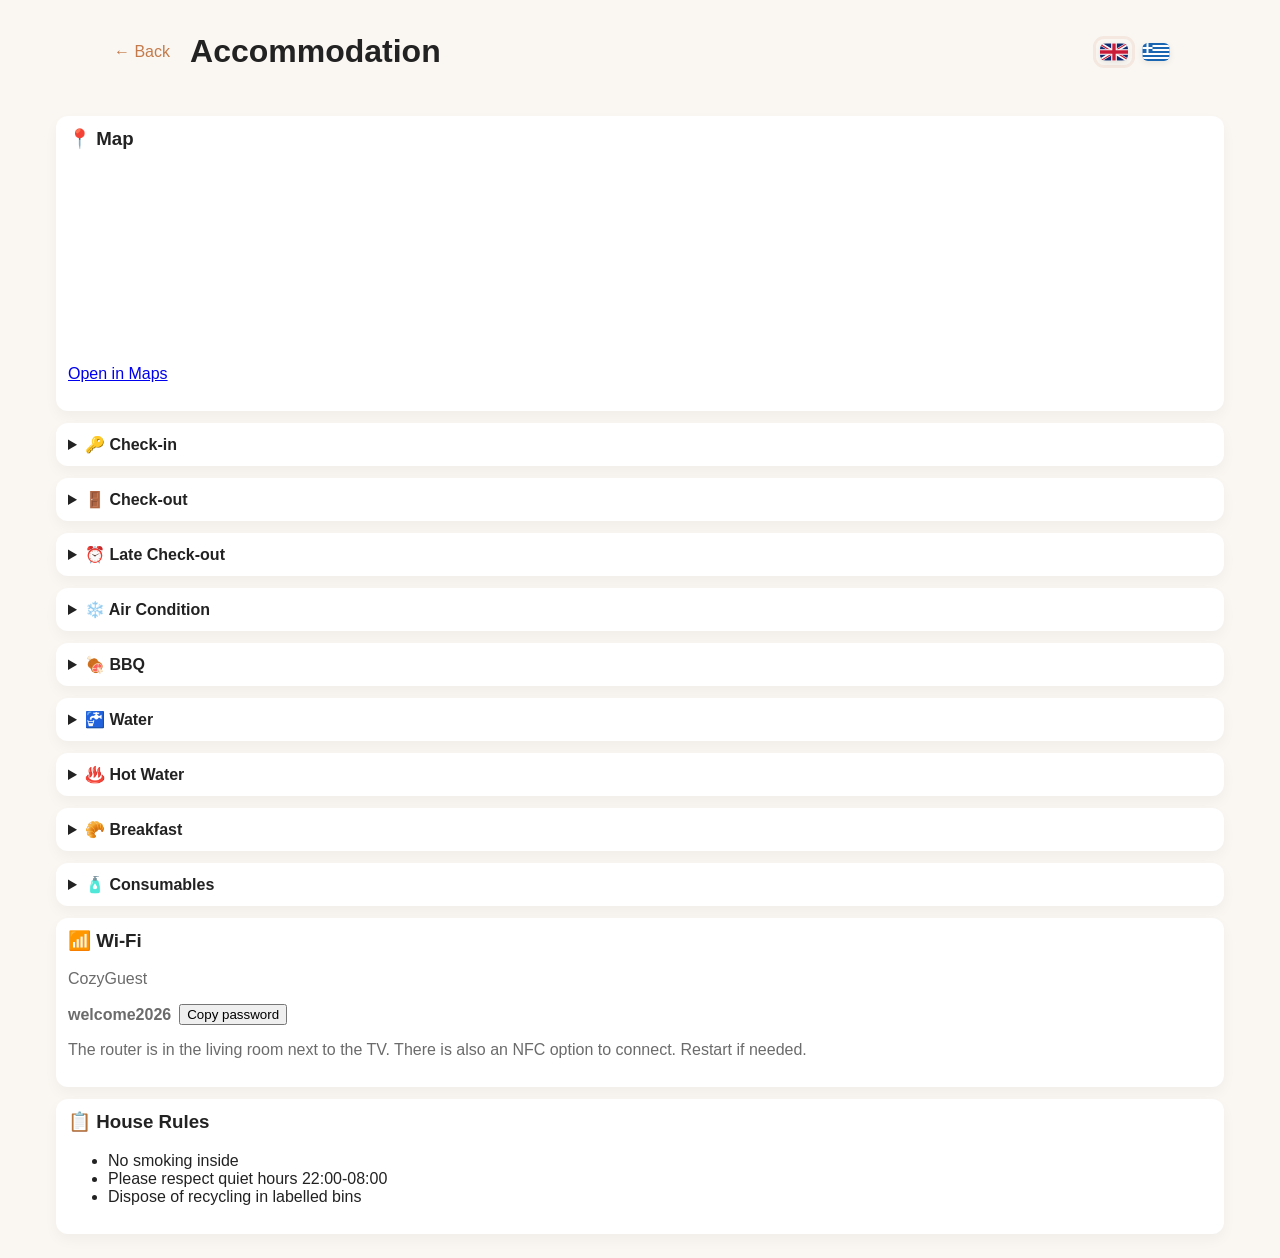
==== pages/accommodation.html @ 421f9f85 "Initial deployment of apartment guest guide website" ====
<!doctype html>
<html lang="en">
<head>
  <meta charset="utf-8" />
  <meta name="viewport" content="width=device-width,initial-scale=1" />
  <title>Check-in — Apartment Guide</title>
  <link rel="stylesheet" href="../assets/css/styles.css">
</head>
<body>
  <header class="page-header">
    <button class="back" onclick="history.back()" data-i18n="back" aria-label="Back">← Back</button>
    <h1>Accommodation</h1>
    <div class="lang-switch" role="group" aria-label="Language switch">
      <button type="button" class="lang-btn active" data-lang="en" aria-label="Switch language to English">
        <img src="../assets/images/flag-gb.svg" alt="English" class="flag-icon">
      </button>
      <button type="button" class="lang-btn" data-lang="gr" aria-label="Switch language to Greek">
        <img src="../assets/images/flag-gr.svg" alt="Greek" class="flag-icon">
      </button>
    </div>
  </header>

  <main class="page-content" data-page="accommodation">
    <!-- content injected by app.js -->
  </main>

  <script src="../assets/js/app.js"></script>
</body>
</html>
---- assets/css/styles.css ----
:root{
  --bg:#faf7f3;
  --card:#fff;
  --muted:#6b6b6b;
  --accent:#c47a4a;
  --radius:12px;
}
*{box-sizing:border-box}
body{font-family: -apple-system, BlinkMacSystemFont, 'Segoe UI', Roboto, 'Helvetica Neue', Arial; margin:0; background:var(--bg); color:#222}
.site-header{display:flex;justify-content:space-between;align-items:center;padding:12px 16px;background:transparent;gap:12px}
.header-left{display:flex;align-items:center;gap:12px}
.logo{width:44px;height:44px}
.apt-name{font-size:1rem;margin:0}
.lang-switch{margin-left:auto;display:flex;gap:6px;align-items:center}
.lang-btn{background:transparent;border:0;padding:4px;border-radius:8px;margin-left:0;line-height:1;cursor:pointer;display:inline-flex;align-items:center;justify-content:center}
.flag-icon{width:28px;height:18px;border-radius:6px;display:block;box-shadow:0 2px 6px rgba(0,0,0,0.08)}
.lang-btn.active,.lang-btn[aria-pressed="true"]{box-shadow:0 0 0 3px rgba(196,122,74,0.12)}
.lang-btn{opacity:0.95}
.lang-btn:focus{outline:3px solid rgba(196,122,74,0.18);outline-offset:2px}

.hero{display:flex;align-items:center;gap:12px;padding:12px 16px}
.hero-img{width:110px;height:80px;border-radius:12px;object-fit:cover;flex-shrink:0}
.hero-text h2{margin:0;font-size:1.15rem}
.hero-text p{margin:4px 0 0;color:var(--muted)}

.menu-grid{display:grid;grid-template-columns:repeat(2,1fr);gap:12px;padding:12px}
.card{display:block;background:var(--card);padding:12px;border-radius:var(--radius);text-decoration:none;color:inherit;box-shadow:0 6px 18px rgba(0,0,0,0.06);transition:transform .12s ease,box-shadow .12s ease}
.card:hover{transform:translateY(-4px);box-shadow:0 10px 30px rgba(0,0,0,0.09)}
.card:active{transform:translateY(-1px)}
.card-icon{font-size:40px;display:block;margin-bottom:8px}
.card h3{margin:0 0 6px;font-size:1rem}
.card p{margin:0;color:var(--muted);font-size:.9rem}

/* Page layout */
.page-header{display:flex;align-items:center;gap:12px;padding:12px 16px;background:transparent}
.back{background:transparent;border:none;color:var(--accent);font-size:1rem;padding:8px;border-radius:8px}
.page-content{padding:12px 16px}
.section{background:var(--card);padding:12px;border-radius:12px;margin-bottom:12px;box-shadow:0 6px 14px rgba(0,0,0,0.04)}
.section h3{margin-top:0}

/* WiFi page */
.wifi-card{display:block;max-width:760px;margin:0 auto}
.wifi-info{padding:8px}
.wifi-password{display:flex;gap:8px;align-items:center}
.wifi-password .muted{font-weight:600}
.wifi-qr{padding:8px;text-align:center}
.wifi-qr img{max-width:100%;height:auto;display:block;margin:0 auto;border-radius:8px;max-width:420px}

/* dataset cards images full-width inside card */
.ds-card img{width:100%;height:auto;display:block;border-radius:8px 8px 0 0}
.ds-card{background:var(--card);border-radius:12px;overflow:hidden;box-shadow:0 6px 14px rgba(0,0,0,0.04);margin-bottom:12px}
.ds-body{padding:12px}

.ds-link{display:block;text-decoration:none;color:inherit}
.ds-link .ds-card:hover{transform:translateY(-4px)}
.beach-link .beach-card{transition:transform .12s ease,box-shadow .12s ease}
.beach-link:hover .beach-card{transform:translateY(-4px);box-shadow:0 10px 30px rgba(0,0,0,0.08)}
.time-estimate{font-weight:600}

/* beaches card image overlay */
.beach-media img{width:100%;height:auto;display:block}
.beach-overlay{position:relative;margin-top:-56px;padding:12px;color:#fff}

/* emergency */
.emergency-grid{display:flex;flex-direction:column;gap:10px}
.emergency-btn{display:block;text-decoration:none;text-align:center;padding:12px;border-radius:12px;background:#fff;color:#111;border:2px solid #f1f1f1;font-size:1rem}
.emergency-btn.call{background:#fff}
.emergency-primary{background:#c92a2a;color:#fff;font-weight:700;font-size:1.15rem;padding:16px;border:none}
.emergency-row{display:flex;gap:8px;flex-wrap:wrap}
.emergency-small{flex:1}

/* Contacts panel */
.contact-panel{display:flex;flex-direction:column;gap:12px}
.contact-card{display:flex;align-items:center;gap:12px;padding:12px;background:var(--card);border-radius:12px;box-shadow:0 6px 14px rgba(0,0,0,0.04)}
.contact-icon{width:48px;height:48px;border-radius:50%;display:inline-flex;align-items:center;justify-content:center;}
.contact-icon img{width:60px;height:60px;display:block}
.contact-body{flex:1}
.contact-actions{display:flex;gap:8px}
.contact-actions{margin-left:auto;display:flex;gap:8px;align-items:center}
.contact-actions .btn{padding:10px 12px;border-radius:10px}

/* Weather section */
.weather-section{background:var(--card);margin:12px;padding:12px;border-radius:12px;box-shadow:0 8px 20px rgba(0,0,0,0.05);display:block;text-decoration:none;color:inherit}
.weather-section:hover{box-shadow:0 12px 36px rgba(0,0,0,0.08)}
.weather-section:focus{outline:3px solid rgba(196,122,74,0.12);outline-offset:4px}
.weather-top{display:flex;align-items:center;gap:12px;padding-bottom:12px;border-bottom:1px solid #f1f1f1}
.weather-location{font-weight:700}
.weather-current-icon{width:64px;height:64px;flex-shrink:0}
.weather-right{display:flex;flex-direction:column;align-items:flex-end;margin-left:auto}
.weather-current-temp{font-size:2rem;font-weight:700;line-height:1}
.weather-desc{color:var(--muted);font-size:.95rem;margin-top:4px}
.forecast-row{display:flex;gap:8px;flex-wrap:wrap;padding-top:12px;justify-content:center}
.forecast-item{flex:0 0 72px;width:72px;padding:8px;text-align:center;background:transparent;border-radius:8px}
.forecast-item .day{font-size:.85rem;color:var(--muted)}
.forecast-item .icon{width:32px;height:32px;margin:6px auto}
.forecast-item .temps{font-size:.85rem;color:var(--muted)}

/* ensure no horizontal overflow */
img,video,svg{max-width:100%;height:auto;display:block}
main,header,footer{max-width:1100px;margin:0 auto}

.restaurant{display:flex;gap:12px;align-items:center}
.restaurant img{width:72px;height:56px;border-radius:8px;object-fit:cover}
.muted{color:var(--muted)}

/* responsive */
@media(min-width:640px){
  .menu-grid{grid-template-columns:repeat(3,1fr);padding:20px}
  .hero-img{width:150px;height:100px}
}
@media(min-width:1000px){
  .menu-grid{grid-template-columns:repeat(4,1fr);max-width:1200px;margin:0 auto}
  main{max-width:1200px;margin:0 auto}
}

/* very narrow screens: stack cards vertically */
@media(max-width:420px){
  .menu-grid{grid-template-columns:1fr}
}

/* accessible focus */
.card:focus,.back:focus{outline:3px solid rgba(196,122,74,0.18);outline-offset:2px}
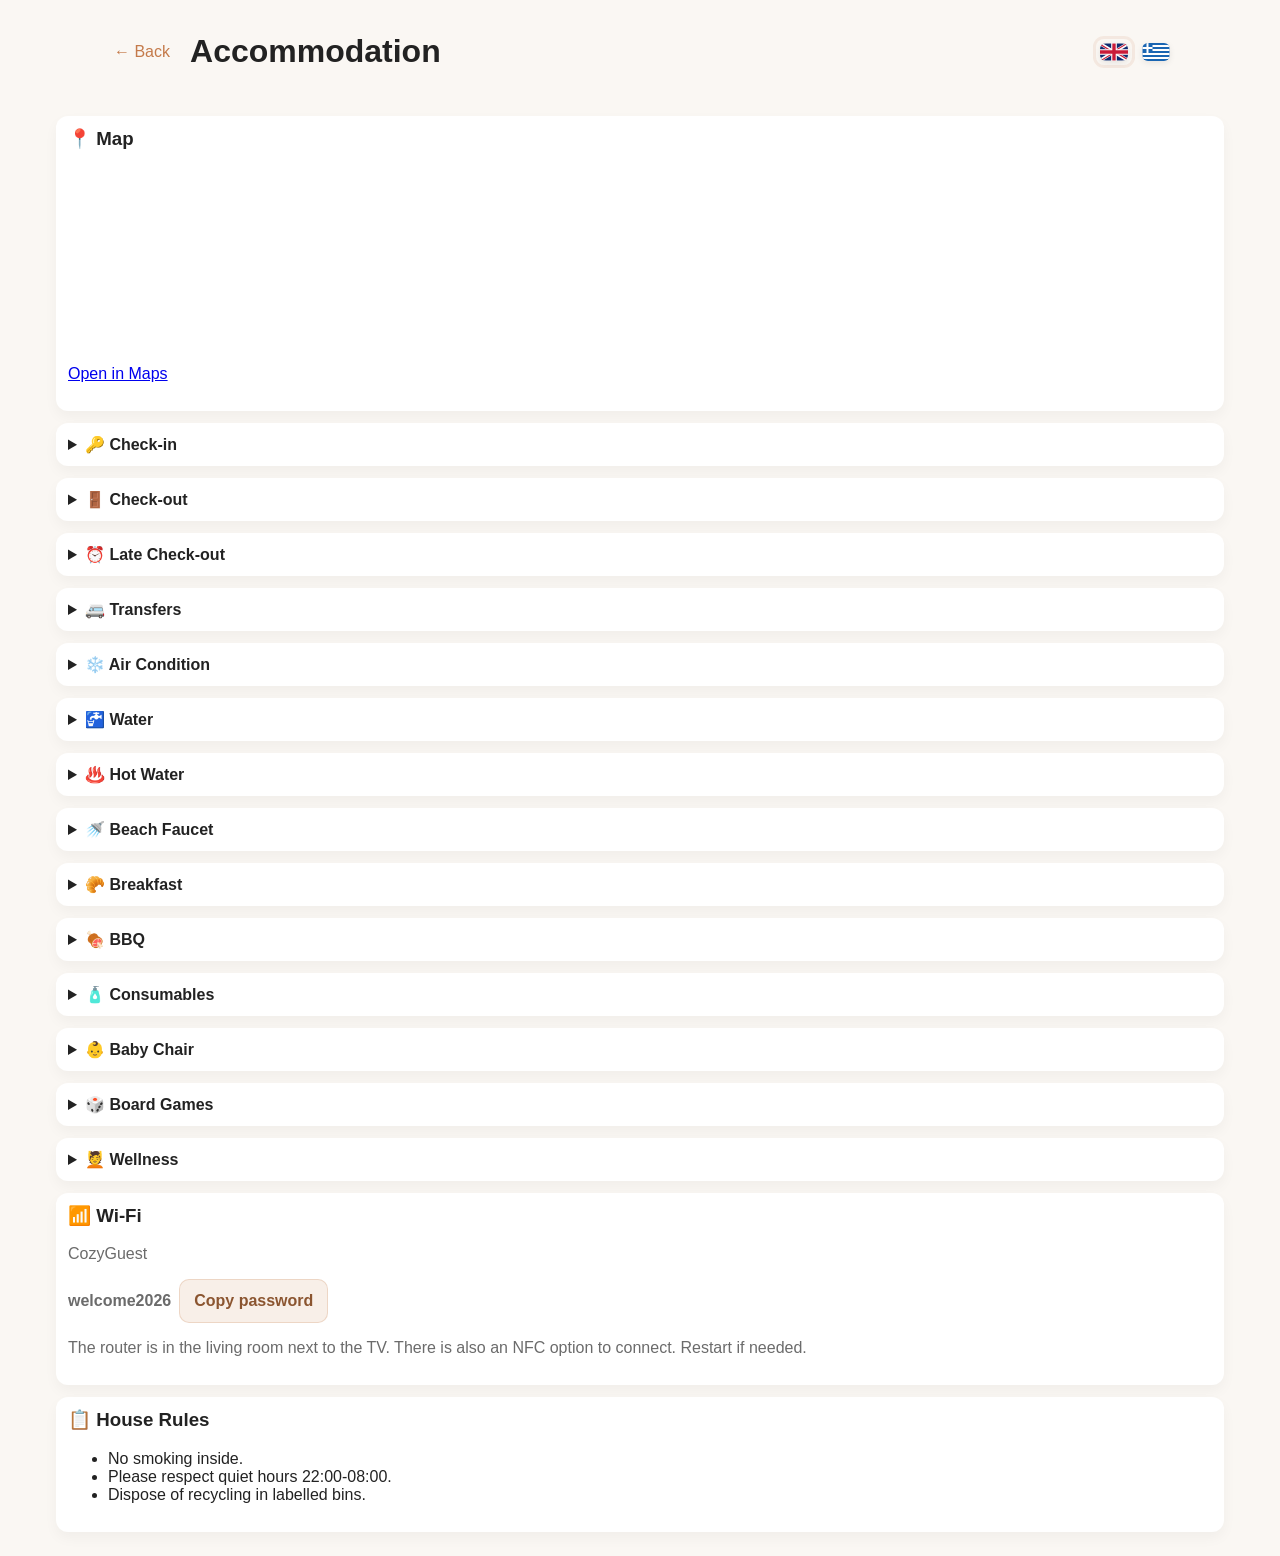
==== commit 6834cd70: "Property-specific content and beach distance data" ====
--- a/pages/accommodation.html
+++ b/pages/accommodation.html
@@ -4,6 +4,7 @@
   <meta charset="utf-8" />
   <meta name="viewport" content="width=device-width,initial-scale=1" />
   <title>Check-in — Apartment Guide</title>
+  <link rel="icon" type="image/png" href="../assets/images/favicon.png">
   <link rel="stylesheet" href="../assets/css/styles.css">
 </head>
 <body>
--- a/assets/css/styles.css
+++ b/assets/css/styles.css
@@ -9,8 +9,17 @@
 body{font-family: -apple-system, BlinkMacSystemFont, 'Segoe UI', Roboto, 'Helvetica Neue', Arial; margin:0; background:var(--bg); color:#222}
 .site-header{display:flex;justify-content:space-between;align-items:center;padding:12px 16px;background:transparent;gap:12px}
 .header-left{display:flex;align-items:center;gap:12px}
-.logo{width:44px;height:44px}
 .apt-name{font-size:1rem;margin:0}
+.property-switch{position:relative;display:flex;align-items:center;gap:8px}
+.property-btn{display:flex;align-items:center;gap:10px;background:var(--card);border:1px solid rgba(196,122,74,0.18);padding:10px 12px;border-radius:12px;cursor:pointer;box-shadow:0 6px 14px rgba(0,0,0,0.04)}
+.property-label{font-size:1rem;font-weight:600;white-space:nowrap;overflow:hidden;text-overflow:ellipsis;max-width:240px}
+.property-caret{font-size:1.5rem;color:var(--muted)}
+.property-list{position:absolute;left:0;top:calc(100% + 8px);background:var(--card);box-shadow:0 8px 20px rgba(0,0,0,0.08);border-radius:12px;list-style:none;padding:8px;margin:0;min-width:220px;z-index:80;border:1px solid rgba(196,122,74,0.12)}
+.property-list.hidden, .property-list[hidden]{display:none}
+.property-list.open{display:block}
+.property-list .property-item{padding:10px 12px;border-radius:8px;cursor:pointer}
+.property-list .property-item:hover{background:#f6f0eb}
+.property-list .property-item[aria-selected="true"]{background:#f6f0eb;font-weight:600}
 .lang-switch{margin-left:auto;display:flex;gap:6px;align-items:center}
 .lang-btn{background:transparent;border:0;padding:4px;border-radius:8px;margin-left:0;line-height:1;cursor:pointer;display:inline-flex;align-items:center;justify-content:center}
 .flag-icon{width:28px;height:18px;border-radius:6px;display:block;box-shadow:0 2px 6px rgba(0,0,0,0.08)}
@@ -32,7 +41,7 @@
 .card p{margin:0;color:var(--muted);font-size:.9rem}
 
 /* Page layout */
-.page-header{display:flex;align-items:center;gap:12px;padding:12px 16px;background:transparent}
+.page-header{display:flex;align-items:center;gap:12px;padding:12px 16px;background:transparent;flex-wrap:wrap}
 .back{background:transparent;border:none;color:var(--accent);font-size:1rem;padding:8px;border-radius:8px}
 .page-content{padding:12px 16px}
 .section{background:var(--card);padding:12px;border-radius:12px;margin-bottom:12px;box-shadow:0 6px 14px rgba(0,0,0,0.04)}
@@ -69,15 +78,43 @@
 .emergency-row{display:flex;gap:8px;flex-wrap:wrap}
 .emergency-small{flex:1}
 
+.sr-only{position:absolute;width:1px;height:1px;padding:0;margin:-1px;overflow:hidden;clip:rect(0,0,0,0);white-space:nowrap;border:0}
+
+.btn{display:inline-flex;align-items:center;justify-content:center;min-height:44px;padding:10px 14px;border-radius:10px;border:1px solid rgba(196,122,74,0.22);background:#f8efe8;color:#8b5530;text-decoration:none;font:inherit;font-weight:600;cursor:pointer;transition:transform .12s ease,box-shadow .12s ease,background .12s ease}
+.btn:hover{transform:translateY(-1px);box-shadow:0 8px 18px rgba(0,0,0,0.06);background:#f4e5d9}
+.btn:focus{outline:3px solid rgba(196,122,74,0.2);outline-offset:2px}
+.btn:disabled{opacity:.7;cursor:wait;transform:none;box-shadow:none}
+.btn-primary{background:var(--accent);border-color:var(--accent);color:#fff}
+.btn-primary:hover{background:#b86d3d}
+
 /* Contacts panel */
 .contact-panel{display:flex;flex-direction:column;gap:12px}
 .contact-card{display:flex;align-items:center;gap:12px;padding:12px;background:var(--card);border-radius:12px;box-shadow:0 6px 14px rgba(0,0,0,0.04)}
 .contact-icon{width:48px;height:48px;border-radius:50%;display:inline-flex;align-items:center;justify-content:center;}
 .contact-icon img{width:60px;height:60px;display:block}
+.contact-icon-phone{background:#857a49}
+.contact-icon-action{background:#fff1de;color:#8b5530;font-size:1.4rem;line-height:1}
 .contact-body{flex:1}
+.contact-copy{margin-top:4px;word-break:break-word}
 .contact-actions{display:flex;gap:8px}
 .contact-actions{margin-left:auto;display:flex;gap:8px;align-items:center}
-.contact-actions .btn{padding:10px 12px;border-radius:10px}
+.contact-actions .btn{padding:10px 12px;border-radius:10px;white-space:nowrap}
+
+.contact-modal{position:fixed;inset:0;display:flex;align-items:center;justify-content:center;padding:16px;background:rgba(17,21,26,0.7);z-index:200}
+.contact-modal[hidden]{display:none}
+.contact-modal-dialog{width:min(100%,520px);background:var(--card);border-radius:16px;padding:20px;box-shadow:0 24px 60px rgba(0,0,0,0.22)}
+.contact-modal-header{display:flex;align-items:flex-start;justify-content:space-between;gap:16px;margin-bottom:16px}
+.contact-modal-header h2{margin:0 0 6px}
+.contact-modal-header p{margin:0}
+.contact-modal-close{width:40px;height:40px;border:none;border-radius:999px;background:#f5eee7;color:#6f4224;font:inherit;font-size:1.5rem;line-height:1;cursor:pointer;display:inline-flex;align-items:center;justify-content:center;flex-shrink:0}
+.contact-form-fields{display:flex;flex-direction:column;gap:12px}
+.contact-form textarea{width:100%;min-height:160px;padding:14px;border:1px solid rgba(196,122,74,0.22);border-radius:12px;background:#fff;font:inherit;color:inherit;resize:vertical}
+.contact-form textarea:focus{outline:3px solid rgba(196,122,74,0.16);border-color:rgba(196,122,74,0.38)}
+.contact-form-footer{display:flex;justify-content:flex-end;margin-top:14px}
+.contact-form-status{margin:12px 0 0;min-height:1.4em}
+.contact-form-status.is-success{color:#1f7a45}
+.contact-form-status.is-error{color:#b42318}
+body.modal-open{overflow:hidden}
 
 /* Weather section */
 .weather-section{background:var(--card);margin:12px;padding:12px;border-radius:12px;box-shadow:0 8px 20px rgba(0,0,0,0.05);display:block;text-decoration:none;color:inherit}
@@ -116,6 +153,17 @@
 /* very narrow screens: stack cards vertically */
 @media(max-width:420px){
   .menu-grid{grid-template-columns:1fr}
+  .site-header,.page-header{align-items:flex-start}
+  .property-label{max-width:180px}
+}
+
+@media(max-width:640px){
+  .contact-card{align-items:flex-start;flex-wrap:wrap}
+  .contact-actions{margin-left:0;width:100%}
+  .contact-actions .btn{width:100%}
+  .contact-modal-dialog{padding:16px}
+  .contact-form-footer{justify-content:stretch}
+  .contact-form-footer .btn{width:100%}
 }
 
 /* accessible focus */
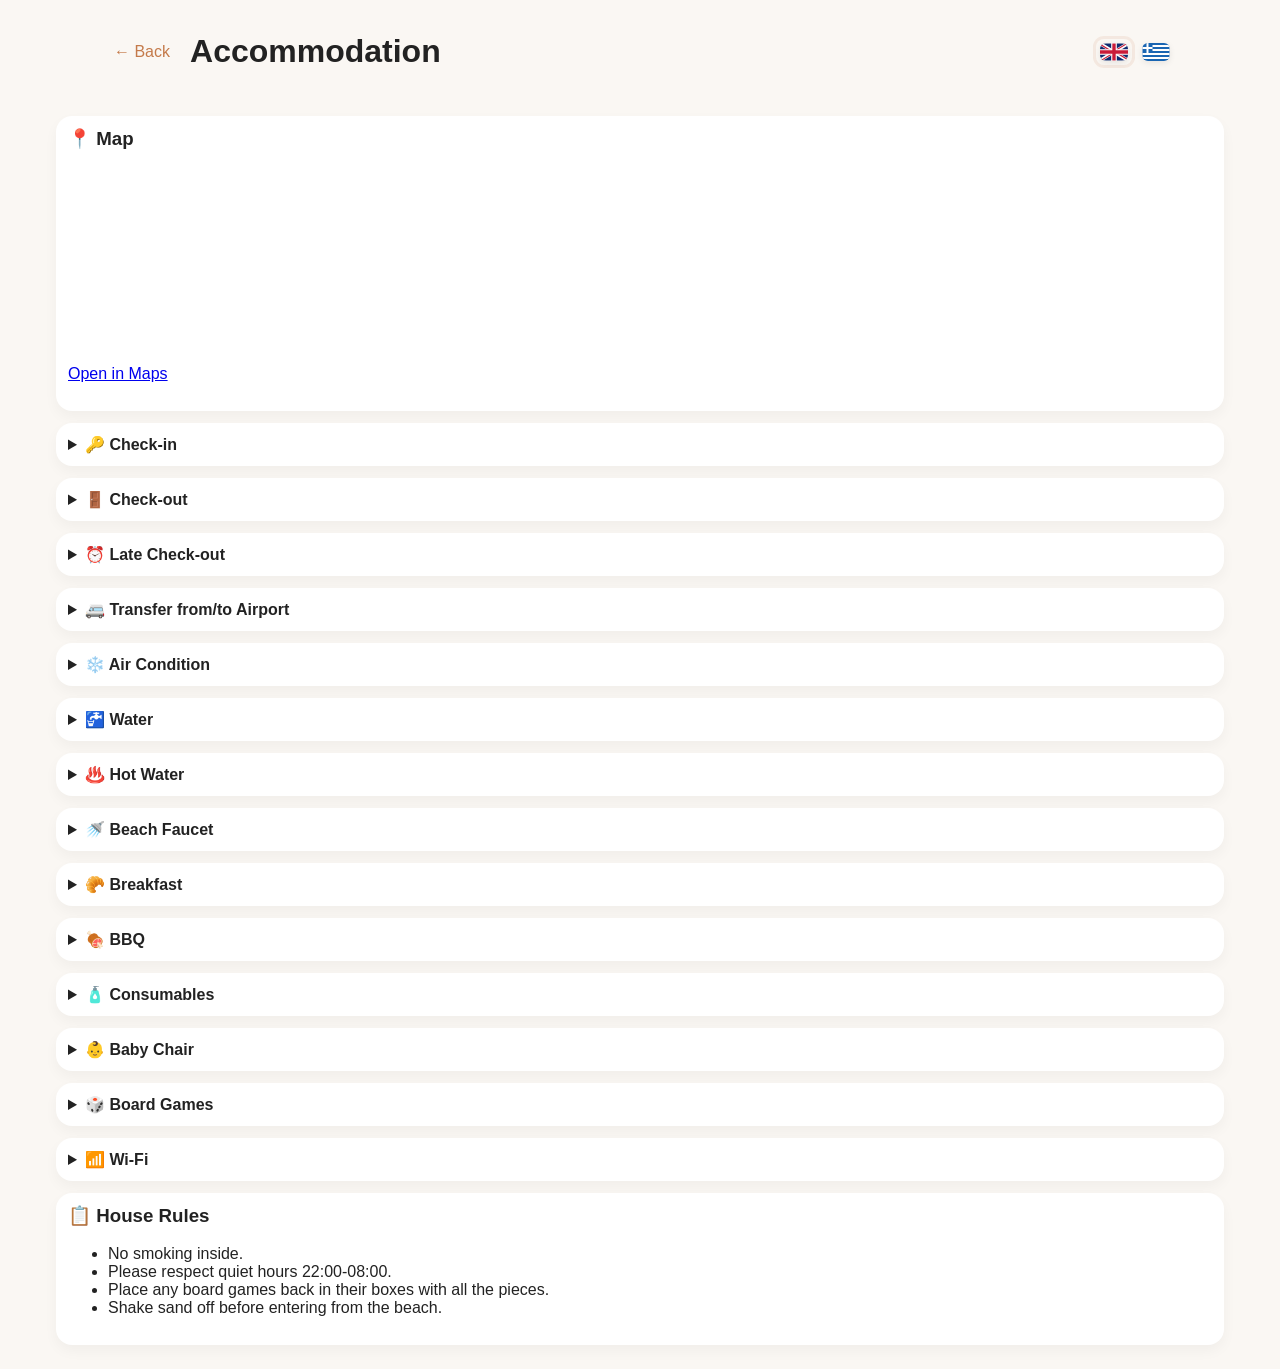
==== commit b21e3831: "Update apartment guide content and assets for v2.3" ====
--- a/pages/accommodation.html
+++ b/pages/accommodation.html
@@ -1,30 +1,30 @@
-<!doctype html>
-<html lang="en">
-<head>
-  <meta charset="utf-8" />
-  <meta name="viewport" content="width=device-width,initial-scale=1" />
-  <title>Check-in — Apartment Guide</title>
-  <link rel="icon" type="image/png" href="../assets/images/favicon.png">
-  <link rel="stylesheet" href="../assets/css/styles.css">
-</head>
-<body>
-  <header class="page-header">
-    <button class="back" onclick="history.back()" data-i18n="back" aria-label="Back">← Back</button>
-    <h1>Accommodation</h1>
-    <div class="lang-switch" role="group" aria-label="Language switch">
-      <button type="button" class="lang-btn active" data-lang="en" aria-label="Switch language to English">
-        <img src="../assets/images/flag-gb.svg" alt="English" class="flag-icon">
-      </button>
-      <button type="button" class="lang-btn" data-lang="gr" aria-label="Switch language to Greek">
-        <img src="../assets/images/flag-gr.svg" alt="Greek" class="flag-icon">
-      </button>
-    </div>
-  </header>
-
-  <main class="page-content" data-page="accommodation">
-    <!-- content injected by app.js -->
-  </main>
-
-  <script src="../assets/js/app.js"></script>
-</body>
-</html>
+<!doctype html>
+<html lang="en">
+<head>
+  <meta charset="utf-8" />
+  <meta name="viewport" content="width=device-width,initial-scale=1" />
+  <title>Check-in — Apartment Guide</title>
+  <link rel="icon" type="image/png" href="../assets/images/favicon.png">
+  <link rel="stylesheet" href="../assets/css/styles.css">
+</head>
+<body>
+  <header class="page-header">
+    <button class="back" onclick="history.back()" data-i18n="back" aria-label="Back">← Back</button>
+    <h1>Accommodation</h1>
+    <div class="lang-switch" role="group" aria-label="Language switch">
+      <button type="button" class="lang-btn active" data-lang="en" aria-label="Switch language to English">
+        <img src="../assets/images/flag-gb.svg" alt="English" class="flag-icon">
+      </button>
+      <button type="button" class="lang-btn" data-lang="gr" aria-label="Switch language to Greek">
+        <img src="../assets/images/flag-gr.svg" alt="Greek" class="flag-icon">
+      </button>
+    </div>
+  </header>
+
+  <main class="page-content" data-page="accommodation">
+    <!-- content injected by app.js -->
+  </main>
+
+  <script src="../assets/js/app.js"></script>
+</body>
+</html>
--- a/assets/css/styles.css
+++ b/assets/css/styles.css
@@ -1,170 +1,1135 @@
-:root{
-  --bg:#faf7f3;
-  --card:#fff;
-  --muted:#6b6b6b;
-  --accent:#c47a4a;
-  --radius:12px;
-}
-*{box-sizing:border-box}
-body{font-family: -apple-system, BlinkMacSystemFont, 'Segoe UI', Roboto, 'Helvetica Neue', Arial; margin:0; background:var(--bg); color:#222}
-.site-header{display:flex;justify-content:space-between;align-items:center;padding:12px 16px;background:transparent;gap:12px}
-.header-left{display:flex;align-items:center;gap:12px}
-.apt-name{font-size:1rem;margin:0}
-.property-switch{position:relative;display:flex;align-items:center;gap:8px}
-.property-btn{display:flex;align-items:center;gap:10px;background:var(--card);border:1px solid rgba(196,122,74,0.18);padding:10px 12px;border-radius:12px;cursor:pointer;box-shadow:0 6px 14px rgba(0,0,0,0.04)}
-.property-label{font-size:1rem;font-weight:600;white-space:nowrap;overflow:hidden;text-overflow:ellipsis;max-width:240px}
-.property-caret{font-size:1.5rem;color:var(--muted)}
-.property-list{position:absolute;left:0;top:calc(100% + 8px);background:var(--card);box-shadow:0 8px 20px rgba(0,0,0,0.08);border-radius:12px;list-style:none;padding:8px;margin:0;min-width:220px;z-index:80;border:1px solid rgba(196,122,74,0.12)}
-.property-list.hidden, .property-list[hidden]{display:none}
-.property-list.open{display:block}
-.property-list .property-item{padding:10px 12px;border-radius:8px;cursor:pointer}
-.property-list .property-item:hover{background:#f6f0eb}
-.property-list .property-item[aria-selected="true"]{background:#f6f0eb;font-weight:600}
-.lang-switch{margin-left:auto;display:flex;gap:6px;align-items:center}
-.lang-btn{background:transparent;border:0;padding:4px;border-radius:8px;margin-left:0;line-height:1;cursor:pointer;display:inline-flex;align-items:center;justify-content:center}
-.flag-icon{width:28px;height:18px;border-radius:6px;display:block;box-shadow:0 2px 6px rgba(0,0,0,0.08)}
-.lang-btn.active,.lang-btn[aria-pressed="true"]{box-shadow:0 0 0 3px rgba(196,122,74,0.12)}
-.lang-btn{opacity:0.95}
-.lang-btn:focus{outline:3px solid rgba(196,122,74,0.18);outline-offset:2px}
-
-.hero{display:flex;align-items:center;gap:12px;padding:12px 16px}
-.hero-img{width:110px;height:80px;border-radius:12px;object-fit:cover;flex-shrink:0}
-.hero-text h2{margin:0;font-size:1.15rem}
-.hero-text p{margin:4px 0 0;color:var(--muted)}
-
-.menu-grid{display:grid;grid-template-columns:repeat(2,1fr);gap:12px;padding:12px}
-.card{display:block;background:var(--card);padding:12px;border-radius:var(--radius);text-decoration:none;color:inherit;box-shadow:0 6px 18px rgba(0,0,0,0.06);transition:transform .12s ease,box-shadow .12s ease}
-.card:hover{transform:translateY(-4px);box-shadow:0 10px 30px rgba(0,0,0,0.09)}
-.card:active{transform:translateY(-1px)}
-.card-icon{font-size:40px;display:block;margin-bottom:8px}
-.card h3{margin:0 0 6px;font-size:1rem}
-.card p{margin:0;color:var(--muted);font-size:.9rem}
-
-/* Page layout */
-.page-header{display:flex;align-items:center;gap:12px;padding:12px 16px;background:transparent;flex-wrap:wrap}
-.back{background:transparent;border:none;color:var(--accent);font-size:1rem;padding:8px;border-radius:8px}
-.page-content{padding:12px 16px}
-.section{background:var(--card);padding:12px;border-radius:12px;margin-bottom:12px;box-shadow:0 6px 14px rgba(0,0,0,0.04)}
-.section h3{margin-top:0}
-
-/* WiFi page */
-.wifi-card{display:block;max-width:760px;margin:0 auto}
-.wifi-info{padding:8px}
-.wifi-password{display:flex;gap:8px;align-items:center}
-.wifi-password .muted{font-weight:600}
-.wifi-qr{padding:8px;text-align:center}
-.wifi-qr img{max-width:100%;height:auto;display:block;margin:0 auto;border-radius:8px;max-width:420px}
-
-/* dataset cards images full-width inside card */
-.ds-card img{width:100%;height:auto;display:block;border-radius:8px 8px 0 0}
-.ds-card{background:var(--card);border-radius:12px;overflow:hidden;box-shadow:0 6px 14px rgba(0,0,0,0.04);margin-bottom:12px}
-.ds-body{padding:12px}
-
-.ds-link{display:block;text-decoration:none;color:inherit}
-.ds-link .ds-card:hover{transform:translateY(-4px)}
-.beach-link .beach-card{transition:transform .12s ease,box-shadow .12s ease}
-.beach-link:hover .beach-card{transform:translateY(-4px);box-shadow:0 10px 30px rgba(0,0,0,0.08)}
-.time-estimate{font-weight:600}
-
-/* beaches card image overlay */
-.beach-media img{width:100%;height:auto;display:block}
-.beach-overlay{position:relative;margin-top:-56px;padding:12px;color:#fff}
-
-/* emergency */
-.emergency-grid{display:flex;flex-direction:column;gap:10px}
-.emergency-btn{display:block;text-decoration:none;text-align:center;padding:12px;border-radius:12px;background:#fff;color:#111;border:2px solid #f1f1f1;font-size:1rem}
-.emergency-btn.call{background:#fff}
-.emergency-primary{background:#c92a2a;color:#fff;font-weight:700;font-size:1.15rem;padding:16px;border:none}
-.emergency-row{display:flex;gap:8px;flex-wrap:wrap}
-.emergency-small{flex:1}
-
-.sr-only{position:absolute;width:1px;height:1px;padding:0;margin:-1px;overflow:hidden;clip:rect(0,0,0,0);white-space:nowrap;border:0}
-
-.btn{display:inline-flex;align-items:center;justify-content:center;min-height:44px;padding:10px 14px;border-radius:10px;border:1px solid rgba(196,122,74,0.22);background:#f8efe8;color:#8b5530;text-decoration:none;font:inherit;font-weight:600;cursor:pointer;transition:transform .12s ease,box-shadow .12s ease,background .12s ease}
-.btn:hover{transform:translateY(-1px);box-shadow:0 8px 18px rgba(0,0,0,0.06);background:#f4e5d9}
-.btn:focus{outline:3px solid rgba(196,122,74,0.2);outline-offset:2px}
-.btn:disabled{opacity:.7;cursor:wait;transform:none;box-shadow:none}
-.btn-primary{background:var(--accent);border-color:var(--accent);color:#fff}
-.btn-primary:hover{background:#b86d3d}
-
-/* Contacts panel */
-.contact-panel{display:flex;flex-direction:column;gap:12px}
-.contact-card{display:flex;align-items:center;gap:12px;padding:12px;background:var(--card);border-radius:12px;box-shadow:0 6px 14px rgba(0,0,0,0.04)}
-.contact-icon{width:48px;height:48px;border-radius:50%;display:inline-flex;align-items:center;justify-content:center;}
-.contact-icon img{width:60px;height:60px;display:block}
-.contact-icon-phone{background:#857a49}
-.contact-icon-action{background:#fff1de;color:#8b5530;font-size:1.4rem;line-height:1}
-.contact-body{flex:1}
-.contact-copy{margin-top:4px;word-break:break-word}
-.contact-actions{display:flex;gap:8px}
-.contact-actions{margin-left:auto;display:flex;gap:8px;align-items:center}
-.contact-actions .btn{padding:10px 12px;border-radius:10px;white-space:nowrap}
-
-.contact-modal{position:fixed;inset:0;display:flex;align-items:center;justify-content:center;padding:16px;background:rgba(17,21,26,0.7);z-index:200}
-.contact-modal[hidden]{display:none}
-.contact-modal-dialog{width:min(100%,520px);background:var(--card);border-radius:16px;padding:20px;box-shadow:0 24px 60px rgba(0,0,0,0.22)}
-.contact-modal-header{display:flex;align-items:flex-start;justify-content:space-between;gap:16px;margin-bottom:16px}
-.contact-modal-header h2{margin:0 0 6px}
-.contact-modal-header p{margin:0}
-.contact-modal-close{width:40px;height:40px;border:none;border-radius:999px;background:#f5eee7;color:#6f4224;font:inherit;font-size:1.5rem;line-height:1;cursor:pointer;display:inline-flex;align-items:center;justify-content:center;flex-shrink:0}
-.contact-form-fields{display:flex;flex-direction:column;gap:12px}
-.contact-form textarea{width:100%;min-height:160px;padding:14px;border:1px solid rgba(196,122,74,0.22);border-radius:12px;background:#fff;font:inherit;color:inherit;resize:vertical}
-.contact-form textarea:focus{outline:3px solid rgba(196,122,74,0.16);border-color:rgba(196,122,74,0.38)}
-.contact-form-footer{display:flex;justify-content:flex-end;margin-top:14px}
-.contact-form-status{margin:12px 0 0;min-height:1.4em}
-.contact-form-status.is-success{color:#1f7a45}
-.contact-form-status.is-error{color:#b42318}
-body.modal-open{overflow:hidden}
-
-/* Weather section */
-.weather-section{background:var(--card);margin:12px;padding:12px;border-radius:12px;box-shadow:0 8px 20px rgba(0,0,0,0.05);display:block;text-decoration:none;color:inherit}
-.weather-section:hover{box-shadow:0 12px 36px rgba(0,0,0,0.08)}
-.weather-section:focus{outline:3px solid rgba(196,122,74,0.12);outline-offset:4px}
-.weather-top{display:flex;align-items:center;gap:12px;padding-bottom:12px;border-bottom:1px solid #f1f1f1}
-.weather-location{font-weight:700}
-.weather-current-icon{width:64px;height:64px;flex-shrink:0}
-.weather-right{display:flex;flex-direction:column;align-items:flex-end;margin-left:auto}
-.weather-current-temp{font-size:2rem;font-weight:700;line-height:1}
-.weather-desc{color:var(--muted);font-size:.95rem;margin-top:4px}
-.forecast-row{display:flex;gap:8px;flex-wrap:wrap;padding-top:12px;justify-content:center}
-.forecast-item{flex:0 0 72px;width:72px;padding:8px;text-align:center;background:transparent;border-radius:8px}
-.forecast-item .day{font-size:.85rem;color:var(--muted)}
-.forecast-item .icon{width:32px;height:32px;margin:6px auto}
-.forecast-item .temps{font-size:.85rem;color:var(--muted)}
-
-/* ensure no horizontal overflow */
-img,video,svg{max-width:100%;height:auto;display:block}
-main,header,footer{max-width:1100px;margin:0 auto}
-
-.restaurant{display:flex;gap:12px;align-items:center}
-.restaurant img{width:72px;height:56px;border-radius:8px;object-fit:cover}
-.muted{color:var(--muted)}
-
-/* responsive */
-@media(min-width:640px){
-  .menu-grid{grid-template-columns:repeat(3,1fr);padding:20px}
-  .hero-img{width:150px;height:100px}
-}
-@media(min-width:1000px){
-  .menu-grid{grid-template-columns:repeat(4,1fr);max-width:1200px;margin:0 auto}
-  main{max-width:1200px;margin:0 auto}
-}
-
-/* very narrow screens: stack cards vertically */
-@media(max-width:420px){
-  .menu-grid{grid-template-columns:1fr}
-  .site-header,.page-header{align-items:flex-start}
-  .property-label{max-width:180px}
-}
-
-@media(max-width:640px){
-  .contact-card{align-items:flex-start;flex-wrap:wrap}
-  .contact-actions{margin-left:0;width:100%}
-  .contact-actions .btn{width:100%}
-  .contact-modal-dialog{padding:16px}
-  .contact-form-footer{justify-content:stretch}
-  .contact-form-footer .btn{width:100%}
-}
-
-/* accessible focus */
-.card:focus,.back:focus{outline:3px solid rgba(196,122,74,0.18);outline-offset:2px}
+:root {
+  --bg: #faf7f3;
+  --card: #fff;
+  --muted: #6b6b6b;
+  --accent: #c47a4a;
+  --radius: 12px;
+}
+* {
+  box-sizing: border-box;
+}
+body {
+  font-family:
+    -apple-system, BlinkMacSystemFont, "Segoe UI", Roboto, "Helvetica Neue",
+    Arial;
+  margin: 0;
+  background: var(--bg);
+  color: #222;
+}
+.site-header {
+  display: flex;
+  justify-content: space-between;
+  align-items: center;
+  padding: 12px 16px;
+  background: transparent;
+  gap: 12px;
+}
+.header-left {
+  display: flex;
+  align-items: center;
+  gap: 12px;
+}
+.apt-name {
+  font-size: 1rem;
+  margin: 0;
+}
+.property-switch {
+  position: relative;
+  display: flex;
+  align-items: center;
+  gap: 8px;
+}
+.property-btn {
+  display: flex;
+  align-items: center;
+  gap: 10px;
+  background: var(--card);
+  border: 1px solid rgba(196, 122, 74, 0.18);
+  padding: 10px 12px;
+  border-radius: 12px;
+  cursor: pointer;
+  box-shadow: 0 6px 14px rgba(0, 0, 0, 0.04);
+}
+.property-label {
+  font-size: 1rem;
+  font-weight: 600;
+  white-space: nowrap;
+  overflow: hidden;
+  text-overflow: ellipsis;
+  max-width: 240px;
+}
+.property-caret {
+  font-size: 1.5rem;
+  color: var(--muted);
+}
+.property-list {
+  position: absolute;
+  left: 0;
+  top: calc(100% + 8px);
+  background: var(--card);
+  box-shadow: 0 8px 20px rgba(0, 0, 0, 0.08);
+  border-radius: 12px;
+  list-style: none;
+  padding: 8px;
+  margin: 0;
+  min-width: 220px;
+  z-index: 80;
+  border: 1px solid rgba(196, 122, 74, 0.12);
+}
+.property-list.hidden,
+.property-list[hidden] {
+  display: none;
+}
+.property-list.open {
+  display: block;
+}
+.property-list .property-item {
+  padding: 10px 12px;
+  border-radius: 8px;
+  cursor: pointer;
+}
+.property-list .property-item:hover {
+  background: #f6f0eb;
+}
+.property-list .property-item[aria-selected="true"] {
+  background: #f6f0eb;
+  font-weight: 600;
+}
+.lang-switch {
+  margin-left: auto;
+  display: flex;
+  gap: 6px;
+  align-items: center;
+}
+.lang-btn {
+  background: transparent;
+  border: 0;
+  padding: 4px;
+  border-radius: 8px;
+  margin-left: 0;
+  line-height: 1;
+  cursor: pointer;
+  display: inline-flex;
+  align-items: center;
+  justify-content: center;
+}
+.flag-icon {
+  width: 28px;
+  height: 18px;
+  border-radius: 6px;
+  display: block;
+  box-shadow: 0 2px 6px rgba(0, 0, 0, 0.08);
+}
+.lang-btn.active,
+.lang-btn[aria-pressed="true"] {
+  box-shadow: 0 0 0 3px rgba(196, 122, 74, 0.12);
+}
+.lang-btn {
+  opacity: 0.95;
+}
+.lang-btn:focus {
+  outline: 3px solid rgba(196, 122, 74, 0.18);
+  outline-offset: 2px;
+}
+
+.hero {
+  display: flex;
+  align-items: center;
+  gap: 12px;
+  padding: 12px 16px;
+}
+.hero-img {
+  width: 110px;
+  height: 80px;
+  border-radius: 12px;
+  object-fit: cover;
+  flex-shrink: 0;
+}
+.hero-text h2 {
+  margin: 0;
+  font-size: 1.15rem;
+}
+.hero-text p {
+  margin: 4px 0 0;
+  color: var(--muted);
+}
+
+.menu-grid {
+  display: grid;
+  grid-template-columns: repeat(2, 1fr);
+  gap: 12px;
+  padding: 12px;
+}
+.card {
+  display: block;
+  background: var(--card);
+  padding: 12px;
+  border-radius: 16px;
+  text-decoration: none;
+  color: inherit;
+  box-shadow: 0 6px 18px rgba(0, 0, 0, 0.06);
+  transition:
+    transform 0.12s ease,
+    box-shadow 0.12s ease;
+}
+.card:hover {
+  transform: translateY(-4px);
+  box-shadow: 0 10px 30px rgba(0, 0, 0, 0.09);
+}
+.card:active {
+  transform: translateY(-1px);
+}
+.card-icon {
+  font-size: 40px;
+  display: block;
+  margin-bottom: 8px;
+}
+.card h3 {
+  margin: 0 0 6px;
+  font-size: 1rem;
+}
+.card p {
+  margin: 0;
+  color: var(--muted);
+  font-size: 0.9rem;
+}
+
+/* Page layout */
+.page-header {
+  display: flex;
+  align-items: center;
+  gap: 12px;
+  padding: 12px 16px;
+  background: transparent;
+  flex-wrap: wrap;
+}
+.back {
+  background: transparent;
+  border: none;
+  color: var(--accent);
+  font-size: 1rem;
+  padding: 8px;
+  border-radius: 8px;
+}
+.page-content {
+  padding: 12px 16px;
+}
+.section {
+  background: var(--card);
+  padding: 12px;
+  border-radius: 16px;
+  margin-bottom: 12px;
+  box-shadow: 0 6px 14px rgba(0, 0, 0, 0.04);
+}
+.section h3 {
+  margin-top: 0;
+}
+
+/* Shop buttons */
+.shop-buttons {
+  display: flex;
+  flex-wrap: wrap;
+  gap: 8px;
+  margin-top: 8px;
+}
+.shop-btn {
+  display: inline-flex;
+  align-items: center;
+  gap: 4px;
+  padding: 8px 12px;
+  border-radius: 8px;
+  border: 1px solid rgba(196, 122, 74, 0.22);
+  background: #f8efe8;
+  color: #8b5530;
+  text-decoration: none;
+  font-size: 0.85rem;
+  font-weight: 500;
+  white-space: nowrap;
+  transition:
+    background 0.2s ease,
+    border-color 0.2s ease;
+}
+.shop-btn:hover {
+  background: #f4e5d9;
+  border-color: rgba(196, 122, 74, 0.38);
+}
+.shop-btn:focus {
+  outline: 3px solid rgba(196, 122, 74, 0.2);
+  outline-offset: 2px;
+}
+
+.wifi-card {
+  border-radius: 10px;
+}
+
+.wifi-password {
+  display: flex;
+  gap: 8px;
+  align-items: center;
+}
+.wifi-password .muted {
+  font-weight: 600;
+}
+.wifi-qr {
+  padding: 8px;
+  text-align: center;
+  flex: 0 0 auto;
+  display: flex;
+  align-items: center;
+  justify-content: center;
+}
+.wifi-qr img,
+.wifi-qr .wifi-qr-image {
+  width: 100%;
+  max-width: 180px;
+  height: auto;
+  display: block;
+  margin: 0 auto;
+  border-radius: 8px;
+}
+
+@media (max-width: 600px) {
+  .wifi-card {
+    flex-direction: column;
+    align-items: stretch;
+  }
+  .wifi-qr {
+    margin-top: 8px;
+  }
+}
+
+/* dataset cards images full-width inside card */
+.ds-card img {
+  width: 100%;
+  height: auto;
+  display: block;
+  border-radius: 8px 8px 0 0;
+}
+.ds-card {
+  background: var(--card);
+  border-radius: 16px;
+  overflow: hidden;
+  box-shadow: 0 6px 14px rgba(0, 0, 0, 0.04);
+  margin-bottom: 12px;
+}
+.ds-body {
+  padding: 12px;
+}
+.beach-body p {
+  margin: 15px 0;
+}
+
+.beach-body p:first-child {
+  margin-top: -10px;
+}
+
+.ds-link {
+  display: block;
+  text-decoration: none;
+  color: inherit;
+}
+.ds-link .ds-card:hover {
+  transform: translateY(-4px);
+}
+.beach-link .beach-card {
+  transition:
+    transform 0.12s ease,
+    box-shadow 0.12s ease;
+}
+.beach-link:hover .beach-card {
+  transform: translateY(-4px);
+  box-shadow: 0 10px 30px rgba(0, 0, 0, 0.08);
+}
+.time-estimate {
+  font-weight: 600;
+}
+
+/* beaches card image overlay */
+.beach-media {
+  position: relative;
+}
+
+/* Beaches page */
+.beaches-controls {
+  display: flex;
+  gap: 12px;
+  padding: 12px 16px;
+  flex-wrap: wrap;
+  align-items: center;
+  justify-content: center;
+}
+.beaches-controls input[type="search"] {
+  width: 780px;
+  padding: 12px 16px;
+  border: 1px solid rgba(196, 122, 74, 0.22);
+  border-radius: 12px;
+  background: #fff;
+  font: inherit;
+  color: inherit;
+  outline: none;
+  transition: border-color 0.2s ease;
+}
+.beaches-controls input[type="search"]:focus {
+  border-color: var(--accent);
+  box-shadow: 0 0 0 3px rgba(196, 122, 74, 0.12);
+}
+.filter-btn {
+  background: #f8efe8;
+  border: 1px solid rgba(196, 122, 74, 0.22);
+  color: #8b5530;
+  padding: 10px 14px;
+  border-radius: 10px;
+  font: inherit;
+  font-weight: 600;
+  cursor: pointer;
+  transition:
+    background 0.2s ease,
+    border-color 0.2s ease;
+}
+.filter-btn:hover {
+  background: #f4e5d9;
+}
+.filter-btn.active {
+  background: var(--accent);
+  border-color: var(--accent);
+  color: #fff;
+}
+.beaches-grid {
+  display: grid;
+  grid-template-columns: repeat(auto-fill, minmax(280px, 1fr));
+  gap: 12px;
+  padding: 12px 16px;
+}
+.beach-card {
+  background: var(--card);
+  border-radius: 16px;
+  overflow: hidden;
+  box-shadow: 0 6px 14px rgba(0, 0, 0, 0.04);
+  transition:
+    transform 0.12s ease,
+    box-shadow 0.12s ease;
+  height: 320px;
+  display: flex;
+  flex-direction: column;
+}
+.beach-card:hover {
+  transform: translateY(-4px);
+  box-shadow: 0 10px 30px rgba(0, 0, 0, 0.08);
+}
+.beach-media {
+  height: 200px;
+  overflow: hidden;
+}
+.beach-media img {
+  width: 100%;
+  height: 100%;
+  display: block;
+  object-fit: cover;
+}
+.beach-overlay {
+  position: absolute;
+  bottom: 0;
+  left: 0;
+  right: 0;
+  padding: 8px;
+  color: #fff;
+}
+.beach-overlay h3 {
+  margin: 0;
+  font-size: 1.8rem;
+  -webkit-text-stroke: 1px rgba(0, 0, 0, 0.4);
+  text-shadow: 1px 1px 2px rgba(0, 0, 0, 0.4);
+}
+.beach-body {
+  flex: 1;
+  padding: 12px;
+  display: flex;
+  flex-direction: column;
+  justify-content: space-between;
+}
+.beach-body p {
+  margin: 0;
+  color: var(--muted);
+  font-size: 0.9rem;
+}
+.beach-body p:first-child {
+  margin-bottom: 8px;
+}
+.beach-body .time-estimate {
+  margin-top: auto;
+  font-weight: 600;
+}
+
+/* responsive beaches controls */
+@media (max-width: 640px) {
+  .beaches-controls {
+    flex-direction: column;
+    gap: 8px;
+  }
+  .beaches-controls input[type="search"] {
+    width: 100%;
+    max-width: 400px;
+    margin: 0 auto;
+  }
+}
+
+/* Restaurants page */
+.ds-list {
+  display: grid;
+  grid-template-columns: repeat(auto-fill, minmax(280px, 1fr));
+  gap: 12px;
+  padding: 12px 16px;
+}
+.restaurant-link .restaurant-card {
+  transition:
+    transform 0.12s ease,
+    box-shadow 0.12s ease;
+}
+.restaurant-link:hover .restaurant-card {
+  transform: translateY(-4px);
+  box-shadow: 0 10px 30px rgba(0, 0, 0, 0.08);
+}
+.restaurant-card {
+  background: var(--card);
+  border-radius: 16px;
+  overflow: hidden;
+  box-shadow: 0 6px 14px rgba(0, 0, 0, 0.04);
+  transition:
+    transform 0.12s ease,
+    box-shadow 0.12s ease;
+  height: 320px;
+  display: flex;
+  flex-direction: column;
+}
+.restaurant-media {
+  height: 200px;
+  overflow: hidden;
+  position: relative;
+}
+.restaurant-media img {
+  width: 100%;
+  height: 100%;
+  display: block;
+  object-fit: cover;
+}
+.restaurant-overlay {
+  position: absolute;
+  bottom: 0;
+  left: 0;
+  padding: 8px;
+  color: #fff;
+}
+.restaurant-overlay h3 {
+  margin: 0;
+  font-size: 1.8rem;
+  -webkit-text-stroke: 1px rgba(0, 0, 0, 0.4);
+  text-shadow: 1px 1px 2px rgba(0, 0, 0, 0.4);
+}
+.restaurant-body {
+  flex: 1;
+  padding: 12px;
+  display: flex;
+  flex-direction: column;
+}
+.restaurant-body p {
+  margin: 0;
+  color: var(--muted);
+  font-size: 0.9rem;
+}
+.restaurant-body p:first-child {
+  margin-bottom: 8px;
+}
+.restaurant-body .time-estimate {
+  margin-top: auto;
+  font-weight: 600;
+}
+
+/* Attractions page */
+.attraction-link .attraction-card {
+  transition:
+    transform 0.12s ease,
+    box-shadow 0.12s ease;
+}
+.attraction-link:hover .attraction-card {
+  transform: translateY(-4px);
+  box-shadow: 0 10px 30px rgba(0, 0, 0, 0.08);
+}
+.attraction-card {
+  background: var(--card);
+  border-radius: 16px;
+  overflow: hidden;
+  box-shadow: 0 6px 14px rgba(0, 0, 0, 0.04);
+  transition:
+    transform 0.12s ease,
+    box-shadow 0.12s ease;
+  height: 320px;
+  display: flex;
+  flex-direction: column;
+}
+.attraction-media {
+  height: 200px;
+  overflow: hidden;
+  position: relative;
+}
+.attraction-media img {
+  width: 100%;
+  height: 100%;
+  display: block;
+  object-fit: cover;
+}
+.attraction-overlay {
+  position: absolute;
+  bottom: 0;
+  left: 0;
+  padding: 8px;
+  color: #fff;
+}
+.attraction-overlay h3 {
+  margin: 0;
+  font-size: 1.8rem;
+  -webkit-text-stroke: 1px rgba(0, 0, 0, 0.4);
+  text-shadow: 1px 1px 2px rgba(0, 0, 0, 0.4);
+}
+.attraction-body {
+  flex: 1;
+  padding: 12px;
+  display: flex;
+  flex-direction: column;
+}
+.attraction-body p {
+  margin: 0;
+  color: var(--muted);
+  font-size: 0.9rem;
+}
+.attraction-body p:first-child {
+  margin-bottom: 8px;
+}
+.attraction-body .time-estimate {
+  margin-top: auto;
+  font-weight: 600;
+}
+
+/* emergency */
+.emergency-grid {
+  display: flex;
+  flex-direction: column;
+  gap: 10px;
+}
+.emergency-btn {
+  display: block;
+  text-decoration: none;
+  text-align: center;
+  padding: 12px;
+  border-radius: 12px;
+  background: #fff;
+  color: #111;
+  border: 2px solid #f1f1f1;
+  font-size: 1rem;
+}
+.emergency-btn.call {
+  background: #fff;
+}
+.emergency-primary {
+  background: #c92a2a;
+  color: #fff;
+  font-weight: 700;
+  font-size: 1.15rem;
+  padding: 16px;
+  border: none;
+}
+.emergency-row {
+  display: flex;
+  gap: 8px;
+  flex-wrap: wrap;
+}
+.emergency-small {
+  flex: 1;
+}
+
+.sr-only {
+  position: absolute;
+  width: 1px;
+  height: 1px;
+  padding: 0;
+  margin: -1px;
+  overflow: hidden;
+  clip: rect(0, 0, 0, 0);
+  white-space: nowrap;
+  border: 0;
+}
+
+.btn {
+  display: inline-flex;
+  align-items: center;
+  justify-content: center;
+  min-height: 44px;
+  padding: 10px 14px;
+  border-radius: 10px;
+  border: 1px solid rgba(196, 122, 74, 0.22);
+  background: #f8efe8;
+  color: #8b5530;
+  text-decoration: none;
+  font: inherit;
+  font-weight: 600;
+  cursor: pointer;
+  transition:
+    transform 0.12s ease,
+    box-shadow 0.12s ease,
+    background 0.12s ease;
+}
+.btn:hover {
+  transform: translateY(-1px);
+  box-shadow: 0 8px 18px rgba(0, 0, 0, 0.06);
+  background: #f4e5d9;
+}
+.btn:focus {
+  outline: 3px solid rgba(196, 122, 74, 0.2);
+  outline-offset: 2px;
+}
+.btn:disabled {
+  opacity: 0.7;
+  cursor: wait;
+  transform: none;
+  box-shadow: none;
+}
+.btn-primary {
+  background: var(--accent);
+  border-color: var(--accent);
+  color: #fff;
+}
+.btn-primary:hover {
+  background: #b86d3d;
+}
+
+/* Contacts panel */
+.contact-panel {
+  display: flex;
+  flex-direction: column;
+  gap: 12px;
+}
+.contact-card {
+  display: flex;
+  align-items: center;
+  gap: 12px;
+  padding: 12px;
+  background: var(--card);
+  border-radius: 16px;
+  box-shadow: 0 6px 14px rgba(0, 0, 0, 0.04);
+  transition:
+    transform 0.12s ease,
+    box-shadow 0.12s ease,
+    background 0.12s ease;
+}
+.contact-card:hover {
+  transform: translateY(-2px);
+  box-shadow: 0 10px 28px rgba(0, 0, 0, 0.08);
+  cursor: pointer;
+}
+.contact-card:hover .btn {
+  background: var(--accent);
+  color: #fff;
+  border-color: var(--accent);
+}
+.contact-card:focus-visible {
+  outline: 3px solid rgba(196, 122, 74, 0.18);
+  outline-offset: 4px;
+}
+.contact-icon {
+  width: 48px;
+  height: 48px;
+  border-radius: 16px;
+  display: inline-flex;
+  align-items: center;
+  justify-content: center;
+  flex-shrink: 0;
+  font-size: 1.3rem;
+  color: currentColor;
+  background: rgba(0, 0, 0, 0.04);
+}
+.contact-icon i {
+  font-size: 1.8rem;
+}
+.contact-icon-phone {
+  background: #857a49;
+  color: #fff;
+}
+.contact-icon-whatsapp {
+  background: #e6f7eb;
+  color: #25d366;
+}
+.contact-icon-messenger {
+  background: #e8f1ff;
+  color: #0084ff;
+}
+.contact-icon-viber {
+  background: #f5e7ff;
+  color: #665cac;
+}
+.contact-icon-action {
+  background: #fff1de;
+  color: #8b5530;
+  font-size: 1.4rem;
+  line-height: 1;
+}
+.contact-body {
+  flex: 1;
+}
+.contact-copy {
+  margin-top: 4px;
+  word-break: break-word;
+}
+.contact-actions {
+  display: flex;
+  gap: 8px;
+}
+.contact-actions {
+  margin-left: auto;
+  display: flex;
+  gap: 8px;
+  align-items: center;
+}
+.contact-actions .btn {
+  padding: 10px 12px;
+  border-radius: 10px;
+  white-space: nowrap;
+}
+
+.contact-modal {
+  position: fixed;
+  inset: 0;
+  display: flex;
+  align-items: center;
+  justify-content: center;
+  padding: 16px;
+  background: rgba(17, 21, 26, 0.7);
+  z-index: 200;
+}
+.contact-modal[hidden] {
+  display: none;
+}
+.contact-modal-dialog {
+  width: min(100%, 520px);
+  background: var(--card);
+  border-radius: 16px;
+  padding: 20px;
+  box-shadow: 0 24px 60px rgba(0, 0, 0, 0.22);
+}
+.contact-modal-header {
+  display: flex;
+  align-items: flex-start;
+  justify-content: space-between;
+  gap: 16px;
+  margin-bottom: 16px;
+}
+.contact-modal-header h2 {
+  margin: 0 0 6px;
+}
+.contact-modal-header p {
+  margin: 0;
+}
+.contact-modal-close {
+  width: 40px;
+  height: 40px;
+  border: none;
+  border-radius: 999px;
+  background: #f5eee7;
+  color: #6f4224;
+  font: inherit;
+  font-size: 1.5rem;
+  line-height: 1;
+  cursor: pointer;
+  display: inline-flex;
+  align-items: center;
+  justify-content: center;
+  flex-shrink: 0;
+}
+.contact-form-fields {
+  display: flex;
+  flex-direction: column;
+  gap: 12px;
+}
+.contact-form textarea {
+  width: 100%;
+  min-height: 160px;
+  padding: 14px;
+  border: 1px solid rgba(196, 122, 74, 0.22);
+  border-radius: 12px;
+  background: #fff;
+  font: inherit;
+  color: inherit;
+  resize: vertical;
+}
+.contact-form textarea:focus {
+  outline: 3px solid rgba(196, 122, 74, 0.16);
+  border-color: rgba(196, 122, 74, 0.38);
+}
+.contact-form-footer {
+  display: flex;
+  justify-content: flex-end;
+  margin-top: 14px;
+}
+.contact-form-status {
+  margin: 12px 0 0;
+  min-height: 1.4em;
+}
+.contact-form-status.is-success {
+  color: #1f7a45;
+}
+.contact-form-status.is-error {
+  color: #b42318;
+}
+body.modal-open {
+  overflow: hidden;
+}
+
+/* Weather section */
+.weather-section {
+  background: var(--card);
+  margin: 12px;
+  padding: 12px;
+  border-radius: 16px;
+  box-shadow: 0 8px 20px rgba(0, 0, 0, 0.05);
+  display: block;
+  text-decoration: none;
+  color: inherit;
+}
+.weather-section:hover {
+  box-shadow: 0 12px 36px rgba(0, 0, 0, 0.08);
+}
+.weather-section:focus {
+  outline: 3px solid rgba(196, 122, 74, 0.12);
+  outline-offset: 4px;
+}
+.weather-top {
+  display: flex;
+  align-items: center;
+  gap: 12px;
+  padding-bottom: 12px;
+  border-bottom: 1px solid #f1f1f1;
+}
+.weather-location {
+  font-size: 2.5rem;
+  font-weight: 700;
+}
+.weather-current-icon {
+  width: 70px;
+}
+.weather-right {
+  display: flex;
+  align-items: flex-end;
+  margin-left: auto;
+}
+.weather-current-temp {
+  font-size: 2rem;
+  font-weight: 700;
+  line-height: 1;
+}
+.weather-desc {
+  color: var(--muted);
+  font-size: 0.95rem;
+  margin-top: 4px;
+}
+.weather-current-main {
+  display: flex;
+  flex-direction: column;
+}
+.forecast-row {
+  display: flex;
+  gap: 8px;
+  flex-wrap: wrap;
+  padding-top: 12px;
+  justify-content: center;
+}
+.forecast-item {
+  flex: 0 0 72px;
+  width: 72px;
+  padding: 8px;
+  text-align: center;
+  background: transparent;
+  border-radius: 8px;
+}
+.forecast-item .day {
+  font-size: 1rem;
+  color: var(--muted);
+  font-weight: bold;
+  color: grey;
+}
+.forecast-item .icon {
+  width: 32px;
+  height: 32px;
+  margin: 6px auto;
+}
+.forecast-item .temps {
+  font-size: 0.85rem;
+  color: var(--muted);
+  font-weight: bold;
+  color: rgb(51, 51, 51);
+}
+
+/* ensure no horizontal overflow */
+img,
+video,
+svg {
+  max-width: 100%;
+  height: auto;
+  display: block;
+}
+main,
+header,
+footer {
+  max-width: 1100px;
+  margin: 0 auto;
+}
+
+.restaurant {
+  display: flex;
+  gap: 12px;
+  align-items: center;
+}
+.restaurant img {
+  width: 72px;
+  height: 56px;
+  border-radius: 8px;
+  object-fit: cover;
+}
+.muted {
+  color: var(--muted);
+}
+
+/* responsive */
+@media (min-width: 640px) {
+  .menu-grid {
+    grid-template-columns: repeat(3, 1fr);
+    padding: 20px;
+  }
+  .hero-img {
+    width: 150px;
+    height: 100px;
+  }
+}
+@media (min-width: 1000px) {
+  .menu-grid {
+    grid-template-columns: repeat(4, 1fr);
+    max-width: 1200px;
+    margin: 0 auto;
+  }
+  main {
+    max-width: 1200px;
+    margin: 0 auto;
+  }
+}
+
+/* very narrow screens: stack cards vertically */
+@media (max-width: 420px) {
+  .menu-grid {
+    grid-template-columns: 1fr;
+  }
+  .site-header,
+  .page-header {
+    align-items: flex-start;
+  }
+  .property-label {
+    max-width: 180px;
+  }
+}
+
+@media (max-width: 640px) {
+  .contact-card {
+    align-items: flex-start;
+    flex-wrap: wrap;
+  }
+  .contact-actions {
+    margin-left: 0;
+    width: 100%;
+  }
+  .contact-actions .btn {
+    width: 100%;
+  }
+  .contact-modal-dialog {
+    padding: 16px;
+  }
+  .contact-form-footer {
+    justify-content: stretch;
+  }
+  .contact-form-footer .btn {
+    width: 100%;
+  }
+}
+
+/* Phrases section */
+.phrases-category {
+  margin-bottom: 20px;
+}
+.phrases-category h3 {
+  margin-top: 0;
+  margin-bottom: 8px;
+  font-size: 1.2rem;
+}
+.phrases-subtitle {
+  margin: 0 0 12px;
+  font-size: 0.9rem;
+  color: var(--muted);
+}
+.phrases-list {
+  display: flex;
+  flex-direction: column;
+  gap: 10px;
+}
+.phrase-card {
+  background: #fff;
+  border: 1px solid rgba(196, 122, 74, 0.12);
+  border-radius: 12px;
+  padding: 14px;
+  display: grid;
+  grid-template-columns: 1fr 1fr 1fr;
+  gap: 12px;
+  align-items: center;
+  cursor: pointer;
+  transition: all 0.2s ease;
+  user-select: none;
+}
+.phrase-card:hover,
+.phrase-card:focus {
+  box-shadow: 0 6px 16px rgba(0, 0, 0, 0.06);
+  border-color: rgba(196, 122, 74, 0.22);
+  background: #faf7f3;
+  outline: none;
+}
+.phrase-greek {
+  font-size: 1rem;
+  font-weight: 600;
+  color: #222;
+  word-break: break-word;
+}
+.phrase-phonetic {
+  font-size: 0.85rem;
+  color: var(--muted);
+  text-align: center;
+  font-style: italic;
+}
+.phrase-english {
+  font-size: 0.95rem;
+  color: #222;
+  text-align: right;
+}
+
+@media (max-width: 640px) {
+  .phrase-card {
+    grid-template-columns: 1fr;
+    gap: 8px;
+    padding: 12px;
+  }
+  .phrase-phonetic {
+    text-align: left;
+  }
+  .phrase-english {
+    text-align: left;
+  }
+}
+
+/* accessible focus */
+.card:focus,
+.back:focus {
+  outline: 3px solid rgba(196, 122, 74, 0.18);
+  outline-offset: 2px;
+}
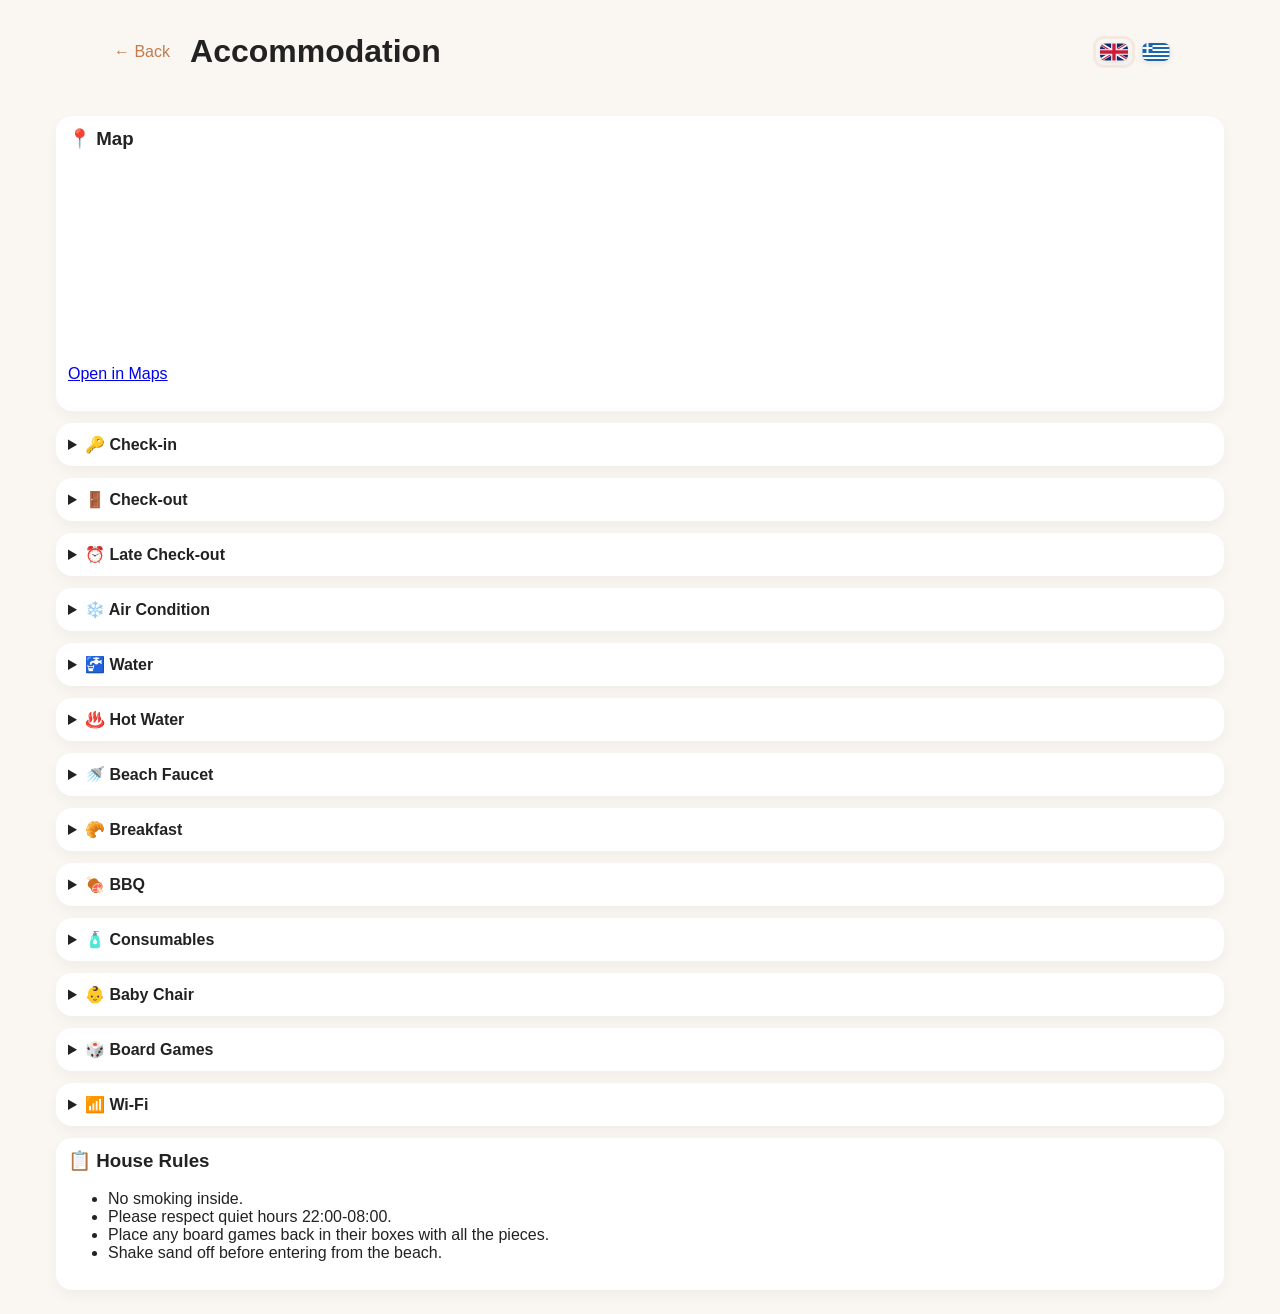
==== commit 4135a671: "Release v2.4: faster images, offline support, drop apt-3 and transfers - Compress property hero phot" ====
--- a/pages/accommodation.html
+++ b/pages/accommodation.html
@@ -1,30 +1,35 @@
-<!doctype html>
-<html lang="en">
-<head>
-  <meta charset="utf-8" />
-  <meta name="viewport" content="width=device-width,initial-scale=1" />
-  <title>Check-in — Apartment Guide</title>
-  <link rel="icon" type="image/png" href="../assets/images/favicon.png">
-  <link rel="stylesheet" href="../assets/css/styles.css">
-</head>
-<body>
-  <header class="page-header">
-    <button class="back" onclick="history.back()" data-i18n="back" aria-label="Back">← Back</button>
-    <h1>Accommodation</h1>
-    <div class="lang-switch" role="group" aria-label="Language switch">
-      <button type="button" class="lang-btn active" data-lang="en" aria-label="Switch language to English">
-        <img src="../assets/images/flag-gb.svg" alt="English" class="flag-icon">
-      </button>
-      <button type="button" class="lang-btn" data-lang="gr" aria-label="Switch language to Greek">
-        <img src="../assets/images/flag-gr.svg" alt="Greek" class="flag-icon">
-      </button>
-    </div>
-  </header>
-
-  <main class="page-content" data-page="accommodation">
-    <!-- content injected by app.js -->
-  </main>
-
-  <script src="../assets/js/app.js"></script>
-</body>
-</html>
+<!doctype html>
+<html lang="en">
+<head>
+  <meta charset="utf-8" />
+  <meta name="viewport" content="width=device-width,initial-scale=1" />
+  <title>Check-in — Apartment Guide</title>
+  <link rel="icon" type="image/png" href="../assets/images/favicon.png">
+  <link rel="manifest" href="../manifest.json" id="app-manifest">
+  <meta name="theme-color" content="#c47a4a">
+  <link rel="apple-touch-icon" href="../assets/images/icon-192.png">
+  <meta name="apple-mobile-web-app-capable" content="yes">
+  <meta name="apple-mobile-web-app-status-bar-style" content="default">
+  <link rel="stylesheet" href="../assets/css/styles.css">
+</head>
+<body>
+  <header class="page-header">
+    <button class="back" onclick="history.back()" data-i18n="back" aria-label="Back">← Back</button>
+    <h1>Accommodation</h1>
+    <div class="lang-switch" role="group" aria-label="Language switch">
+      <button type="button" class="lang-btn active" data-lang="en" aria-label="Switch language to English">
+        <img src="../assets/images/flag-gb.svg" alt="English" class="flag-icon">
+      </button>
+      <button type="button" class="lang-btn" data-lang="gr" aria-label="Switch language to Greek">
+        <img src="../assets/images/flag-gr.svg" alt="Greek" class="flag-icon">
+      </button>
+    </div>
+  </header>
+
+  <main class="page-content" data-page="accommodation">
+    <!-- content injected by app.js -->
+  </main>
+
+  <script src="../assets/js/app.js"></script>
+</body>
+</html>
--- a/assets/css/styles.css
+++ b/assets/css/styles.css
@@ -33,67 +33,13 @@
   font-size: 1rem;
   margin: 0;
 }
-.property-switch {
-  position: relative;
-  display: flex;
-  align-items: center;
-  gap: 8px;
-}
-.property-btn {
-  display: flex;
-  align-items: center;
-  gap: 10px;
-  background: var(--card);
-  border: 1px solid rgba(196, 122, 74, 0.18);
-  padding: 10px 12px;
-  border-radius: 12px;
-  cursor: pointer;
-  box-shadow: 0 6px 14px rgba(0, 0, 0, 0.04);
-}
-.property-label {
+.site-name {
   font-size: 1rem;
   font-weight: 600;
   white-space: nowrap;
   overflow: hidden;
   text-overflow: ellipsis;
   max-width: 240px;
-}
-.property-caret {
-  font-size: 1.5rem;
-  color: var(--muted);
-}
-.property-list {
-  position: absolute;
-  left: 0;
-  top: calc(100% + 8px);
-  background: var(--card);
-  box-shadow: 0 8px 20px rgba(0, 0, 0, 0.08);
-  border-radius: 12px;
-  list-style: none;
-  padding: 8px;
-  margin: 0;
-  min-width: 220px;
-  z-index: 80;
-  border: 1px solid rgba(196, 122, 74, 0.12);
-}
-.property-list.hidden,
-.property-list[hidden] {
-  display: none;
-}
-.property-list.open {
-  display: block;
-}
-.property-list .property-item {
-  padding: 10px 12px;
-  border-radius: 8px;
-  cursor: pointer;
-}
-.property-list .property-item:hover {
-  background: #f6f0eb;
-}
-.property-list .property-item[aria-selected="true"] {
-  background: #f6f0eb;
-  font-weight: 600;
 }
 .lang-switch {
   margin-left: auto;
@@ -1028,7 +974,7 @@
   .page-header {
     align-items: flex-start;
   }
-  .property-label {
+  .site-name {
     max-width: 180px;
   }
 }
